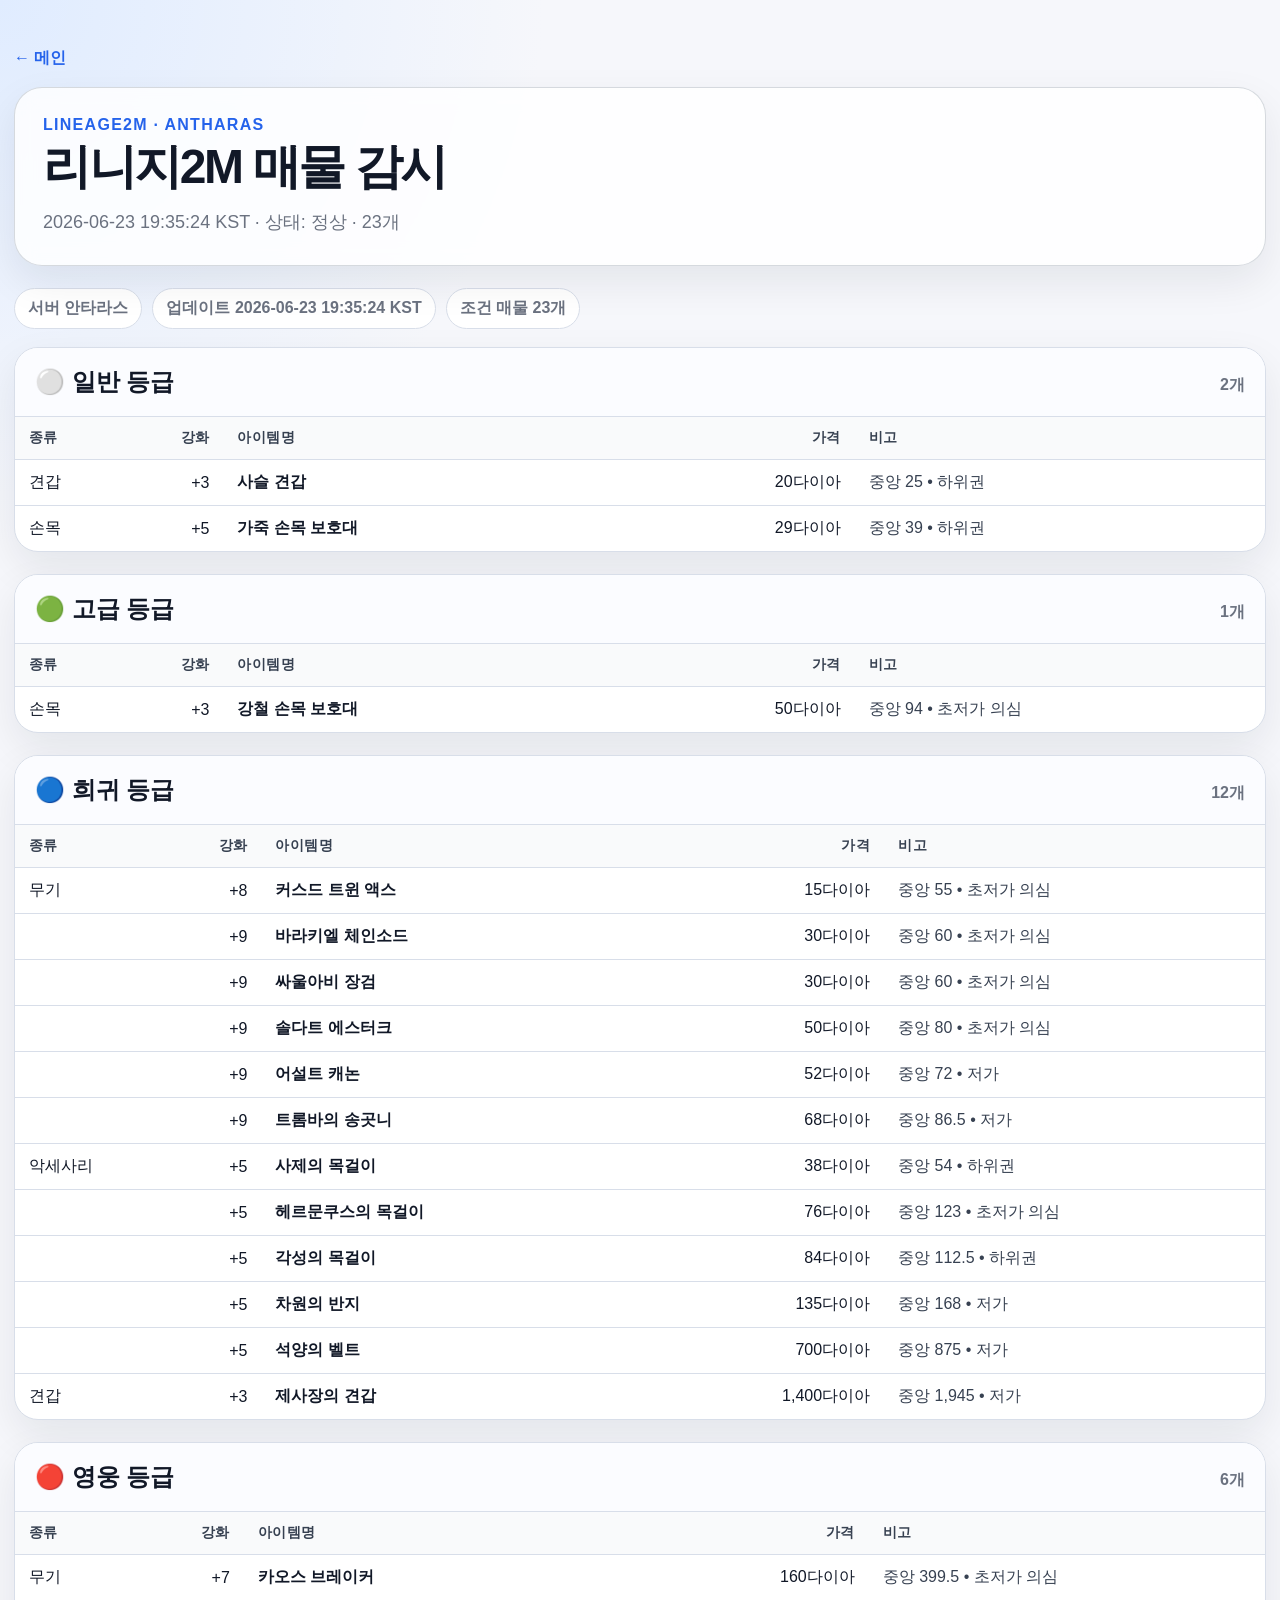
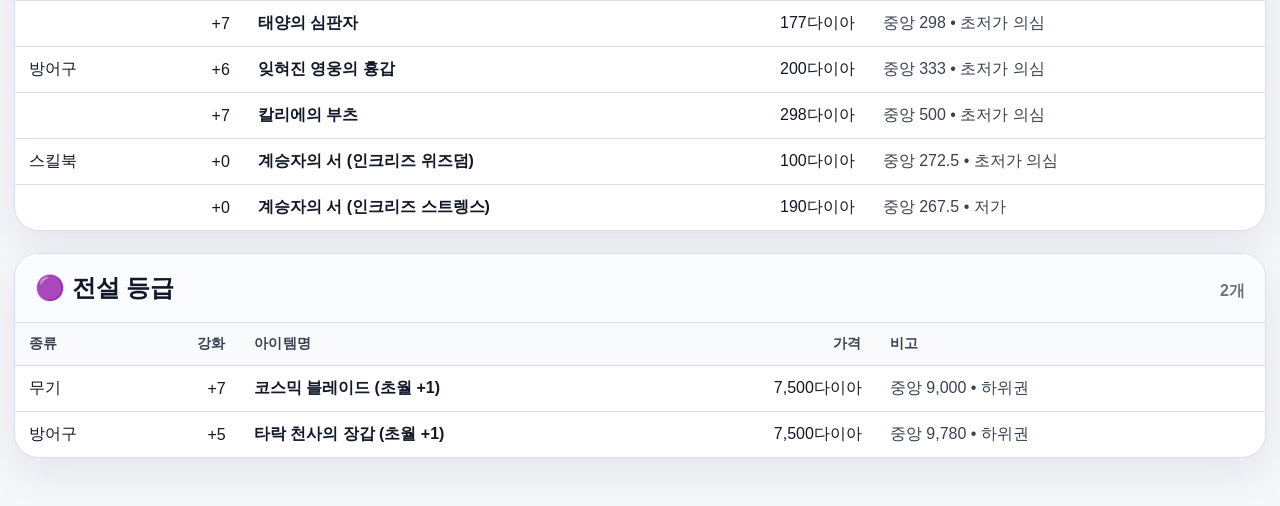
==== l2m-market.html @ e6a76d24 "Initial BMO Hermes dashboard" ====
<!doctype html>
<html lang="ko">
<head>
  <meta charset="utf-8" />
  <meta name="viewport" content="width=device-width, initial-scale=1" />
  <title>리니지2M 매물 감시 · BMO Hermes</title>
  <link rel="stylesheet" href="assets/styles.css" />
</head>
<body>
  <main class="shell wide">
    <nav class="topnav"><a href="index.html">← 메인</a></nav>

    <section class="hero compact">
      <p class="eyebrow">Lineage2M · Antharas</p>
      <h1>리니지2M 매물 감시</h1>
      <p class="lead" id="summary">데이터 불러오는 중…</p>
    </section>

    <section id="status" class="status"></section>
    <section id="dashboard" class="stack"></section>
  </main>

  <script src="assets/l2m-market.js"></script>
</body>
</html>
---- assets/styles.css ----
:root {
  --bg: #f6f7fb;
  --panel: #ffffff;
  --text: #111827;
  --muted: #6b7280;
  --line: #d8dee9;
  --blue: #2563eb;
  --green: #16a34a;
  --red: #dc2626;
  --purple: #7c3aed;
  --shadow: 0 16px 40px rgba(15, 23, 42, .08);
}
* { box-sizing: border-box; }
body {
  margin: 0;
  min-height: 100vh;
  background: radial-gradient(circle at top left, #e0ecff 0, transparent 34rem), var(--bg);
  color: var(--text);
  font-family: -apple-system, BlinkMacSystemFont, "Apple SD Gothic Neo", "Noto Sans KR", Segoe UI, sans-serif;
}
.shell { width: min(980px, calc(100% - 32px)); margin: 0 auto; padding: 48px 0; }
.shell.wide { width: min(1280px, calc(100% - 28px)); }
.hero { padding: 36px; background: rgba(255,255,255,.82); border: 1px solid rgba(209,213,219,.9); border-radius: 28px; box-shadow: var(--shadow); backdrop-filter: blur(10px); }
.hero.compact { padding: 28px; margin-bottom: 22px; }
.eyebrow { margin: 0 0 10px; color: var(--blue); font-weight: 800; letter-spacing: .08em; text-transform: uppercase; }
h1 { margin: 0; font-size: clamp(38px, 7vw, 72px); line-height: .95; letter-spacing: -.05em; }
.compact h1 { font-size: clamp(30px, 5vw, 48px); }
.lead { margin: 18px 0 0; color: var(--muted); font-size: 18px; line-height: 1.65; }
.grid { display: grid; grid-template-columns: repeat(auto-fit, minmax(260px, 1fr)); gap: 18px; margin-top: 24px; }
.card { display: flex; align-items: center; gap: 18px; padding: 24px; background: var(--panel); border: 1px solid var(--line); border-radius: 24px; text-decoration: none; color: var(--text); box-shadow: var(--shadow); transition: transform .15s ease, border-color .15s ease; }
.card:hover { transform: translateY(-2px); border-color: #93c5fd; }
.card .icon { font-size: 34px; }
.card strong { display: block; font-size: 20px; margin-bottom: 6px; }
.card small { color: var(--muted); }
.topnav { margin-bottom: 18px; }
.topnav a { color: var(--blue); font-weight: 800; text-decoration: none; }
.status { display: flex; flex-wrap: wrap; gap: 10px; margin: 0 0 18px; }
.pill { display: inline-flex; align-items: center; gap: 8px; padding: 9px 13px; border: 1px solid var(--line); border-radius: 999px; background: var(--panel); color: var(--muted); font-weight: 700; }
.stack { display: grid; gap: 22px; }
.grade-card { background: var(--panel); border: 1px solid var(--line); border-radius: 24px; box-shadow: var(--shadow); overflow: hidden; }
.grade-head { display: flex; align-items: baseline; justify-content: space-between; gap: 12px; padding: 18px 20px; border-bottom: 1px solid var(--line); background: #fbfcff; }
.grade-head h2 { margin: 0; font-size: 24px; }
.grade-head span { color: var(--muted); font-weight: 800; }
.table-wrap { width: 100%; overflow-x: auto; }
table { width: 100%; border-collapse: collapse; font-size: 16px; }
th, td { padding: 12px 14px; border-bottom: 1px solid var(--line); vertical-align: middle; white-space: nowrap; }
th { text-align: left; color: #374151; background: #f9fafb; font-size: 14px; letter-spacing: .03em; }
td.num, th.num { text-align: right; }
td.name { white-space: normal; min-width: 260px; font-weight: 700; }
td.note { white-space: normal; min-width: 230px; color: #374151; }
tr:last-child td { border-bottom: 0; }
.empty { padding: 20px; color: var(--muted); font-weight: 700; }
.dot-common { color: #9ca3af; }
.dot-uncommon { color: var(--green); }
.dot-rare { color: var(--blue); }
.dot-heroic { color: var(--red); }
.dot-legendary { color: var(--purple); }
@media (max-width: 720px) {
  .shell { padding: 24px 0; }
  .hero { padding: 24px; }
  th, td { padding: 10px 11px; font-size: 14px; }
  .grade-head h2 { font-size: 20px; }
}
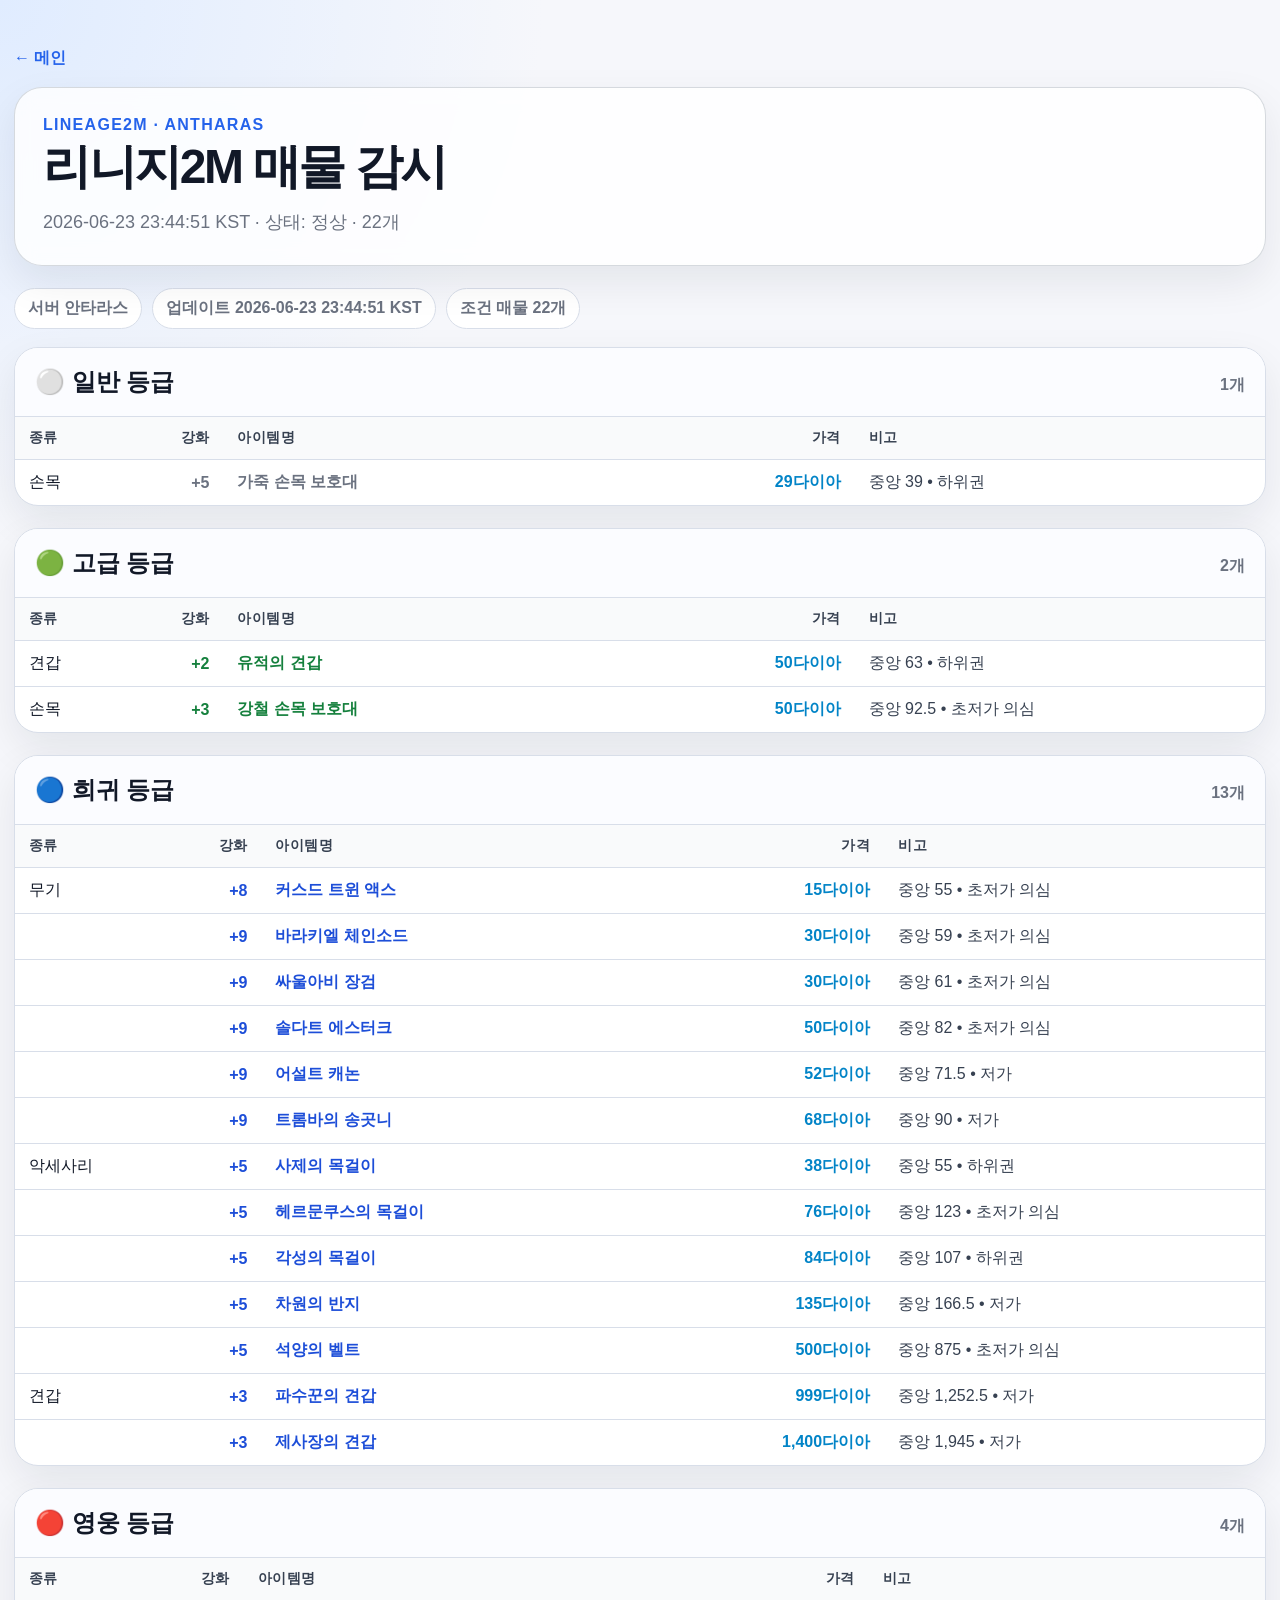
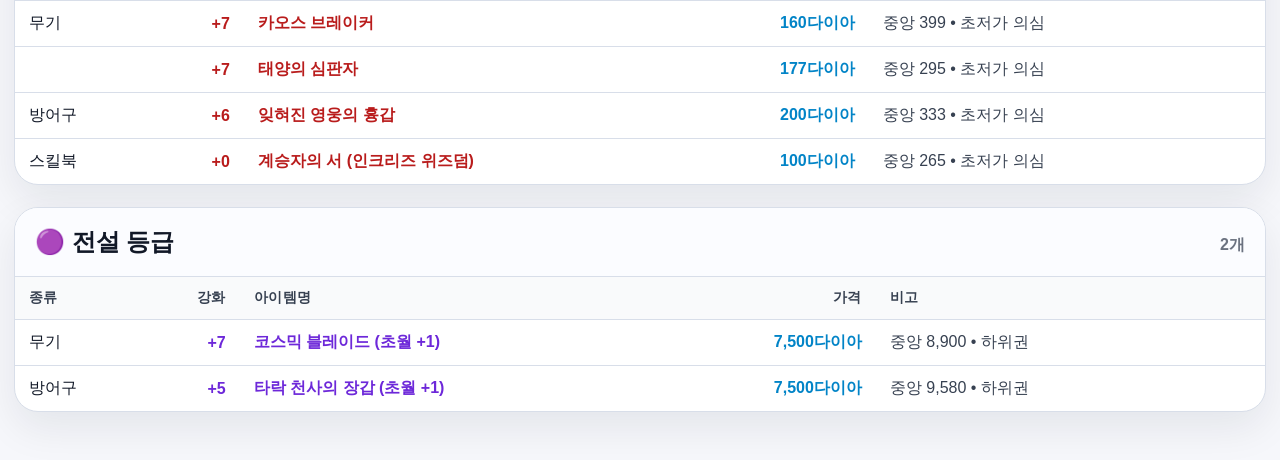
==== commit aa495266: "Force refresh L2M enchant color assets" ====
--- a/l2m-market.html
+++ b/l2m-market.html
@@ -4,7 +4,7 @@
   <meta charset="utf-8" />
   <meta name="viewport" content="width=device-width, initial-scale=1" />
   <title>리니지2M 매물 감시 · BMO Hermes</title>
-  <link rel="stylesheet" href="assets/styles.css" />
+  <link rel="stylesheet" href="assets/styles.css?v=20260623-enchant-color" />
 </head>
 <body>
   <main class="shell wide">
@@ -20,6 +20,6 @@
     <section id="dashboard" class="stack"></section>
   </main>
 
-  <script src="assets/l2m-market.js"></script>
+  <script src="assets/l2m-market.js?v=20260623-enchant-color"></script>
 </body>
 </html>
--- a/assets/styles.css
+++ b/assets/styles.css
@@ -47,6 +47,14 @@
 th { text-align: left; color: #374151; background: #f9fafb; font-size: 14px; letter-spacing: .03em; }
 td.num, th.num { text-align: right; }
 td.name { white-space: normal; min-width: 260px; font-weight: 700; }
+.item-name { font-weight: 900; }
+.enchant { font-weight: 900; }
+.grade-text-common, .enchant.grade-text-common { color: #6b7280 !important; }
+.grade-text-uncommon, .enchant.grade-text-uncommon { color: #15803d !important; }
+.grade-text-rare, .enchant.grade-text-rare { color: #1d4ed8 !important; }
+.grade-text-heroic, .enchant.grade-text-heroic { color: #b91c1c !important; }
+.grade-text-legendary, .enchant.grade-text-legendary { color: #6d28d9 !important; }
+.diamond-price { color: #0284c7; font-weight: 900; }
 td.note { white-space: normal; min-width: 230px; color: #374151; }
 tr:last-child td { border-bottom: 0; }
 .empty { padding: 20px; color: var(--muted); font-weight: 700; }
